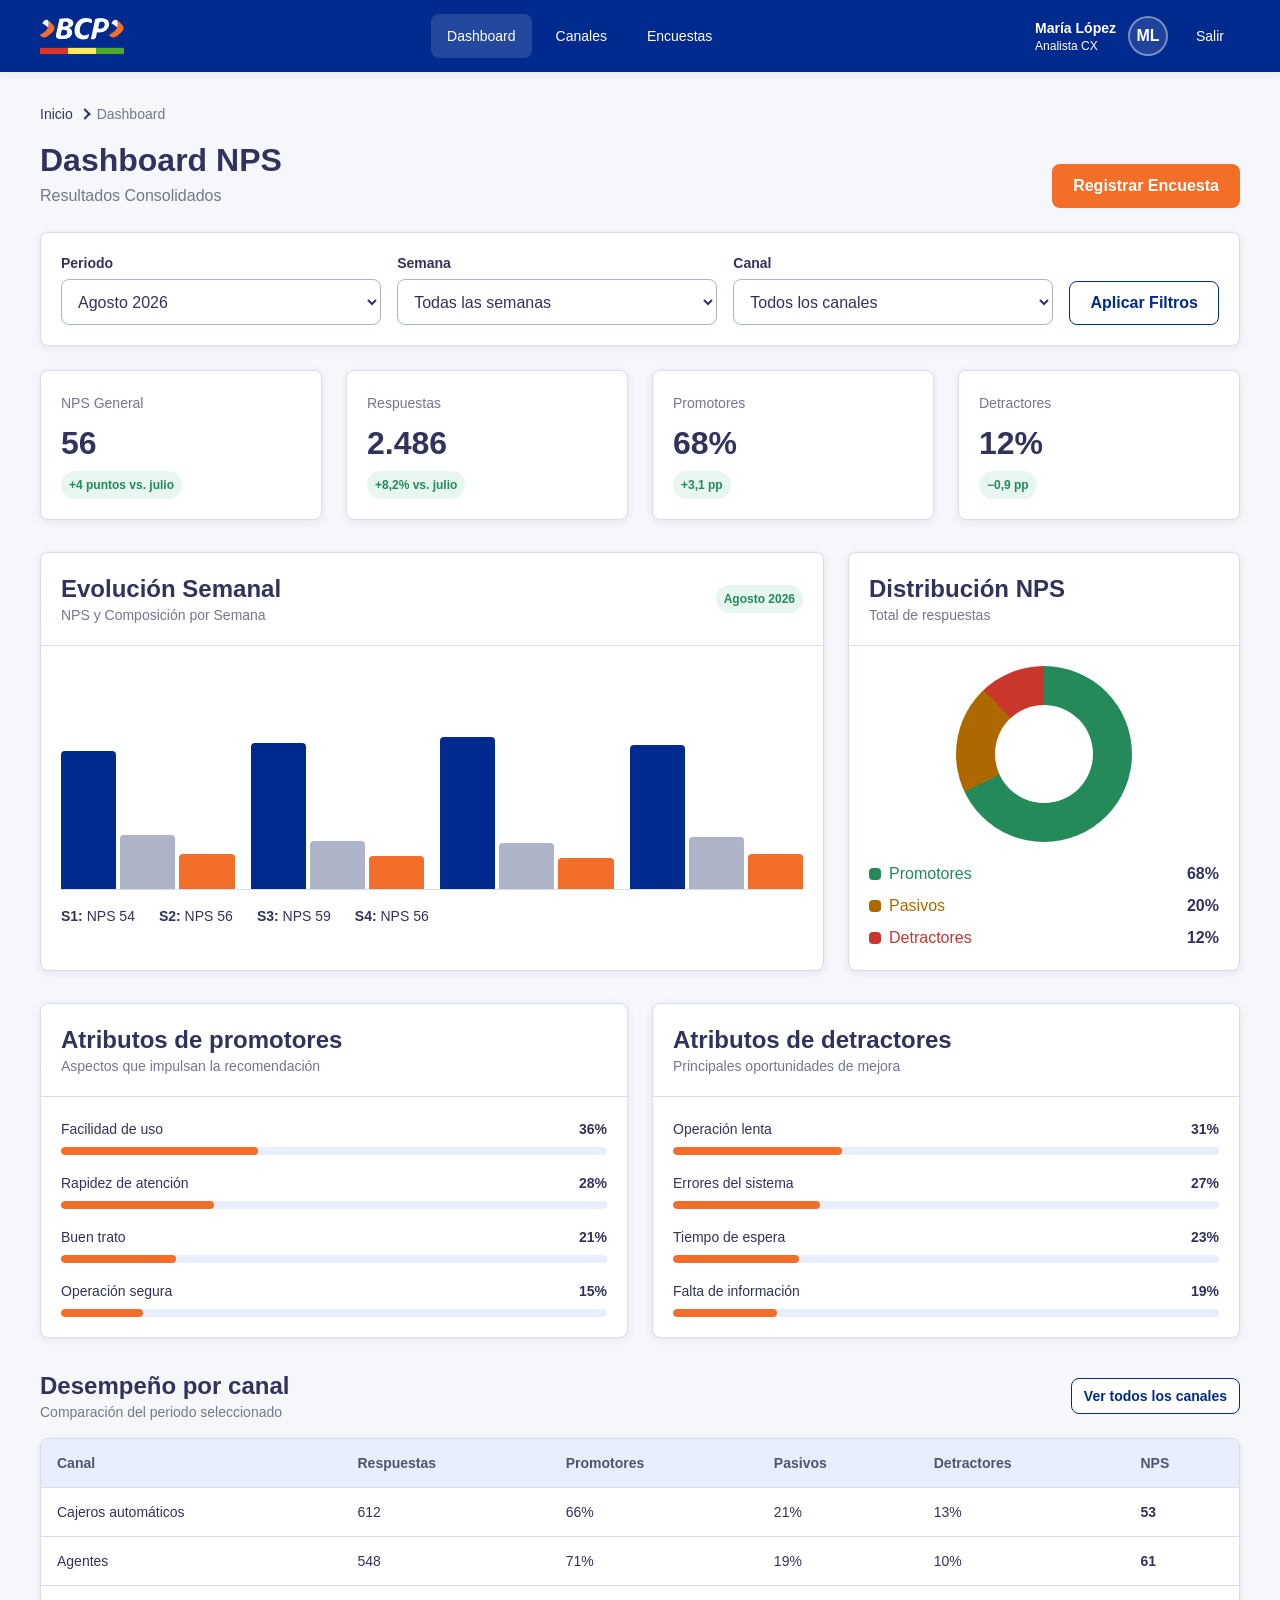
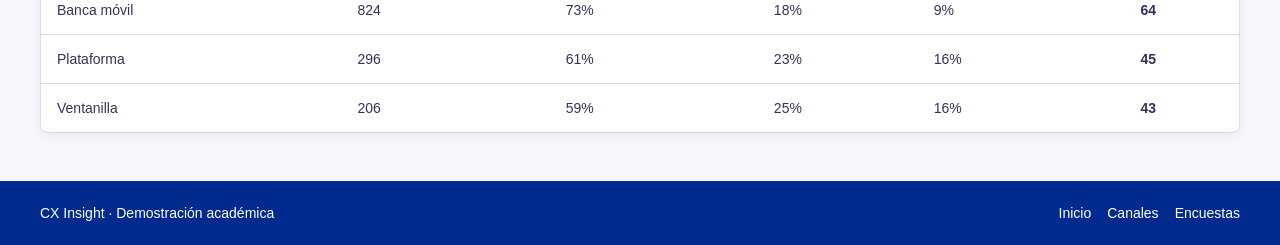
==== pages/dashboard.html @ e0f7e7be "First Dashboard" ====
<!doctype html>
<html lang="es">

<head>
    <meta charset="utf-8">
    <meta name="viewport" content="width=device-width, initial-scale=1">
    <meta name="description" content="Dashboard de seguimiento NPS por Canal y Periodo.">
    <title>Dashboard | CX Insight</title>
    <link rel="icon" href="../assets/img/logo/favicon-orange-whit-blue.svg" type="image/svg+xml">
    <link rel="stylesheet" href="../assets/css/main.css">
</head>

<body>
    <div class="app-shell">
        <header class="navbar">
            <div class="container navbar__inner">
                <a class="navbar__brand" href="dashboard.html" aria-label="Ir al dashboard">
                    <img class="navbar__logo" src="../assets/img/logo/logo-white-with-bluebg-bo.svg"
                        alt="Logo institucional">
                </a>

                <nav aria-label="Navegación principal">
                    <ul class="navbar__nav">
                        <li><a class="navbar__link" href="dashboard.html" aria-current="page">Dashboard</a></li>
                        <li><a class="navbar__link" href="canales.html">Canales</a></li>
                        <li><a class="navbar__link" href="encuestas.html">Encuestas</a></li>
                    </ul>
                </nav>

                <div class="navbar__profile">
                    <div>
                        <p class="small-flexo text-demi">María López</p>
                        <p class="extra-small-flexo">Analista CX</p>
                    </div>
                    <span class="navbar__avatar" aria-hidden="true">ML</span>
                    <a class="navbar__link" href="../index.html">Salir</a>
                </div>
            </div>
        </header>

        <main class="page-main">
            <div class="container">
                <nav aria-label="Ruta de navegación">
                    <ol class="breadcrumb">
                        <li class="breadcrumb-item"><a class="text-breadcrumb-link" href="dashboard.html">Inicio</a>
                        </li>
                        <li class="breadcrumb-item" aria-current="page">Dashboard</li>
                    </ol>
                </nav>

                <header class="page-header">
                    <div class="page-header__content">
                        <h1>Dashboard NPS</h1>
                        <p class="text-muted">Resultados Consolidados</p>
                    </div>
                    <a class="button button--primary" href="registrar-encuesta.html">Registrar Encuesta</a>
                </header>

                <form class="dashboard-filters surface" action="dashboard.html" method="get">
                    <div class="form-field">
                        <label class="form-label" for="periodo">Periodo</label>
                        <select class="form-select" id="periodo" name="periodo">
                            <option value="ago-2026" selected>Agosto 2026</option>
                            <option value="jul-2026">Julio 2026</option>
                            <option value="jun-2026">Junio 2026</option>
                        </select>
                    </div>

                    <div class="form-field">
                        <label class="form-label" for="semana">Semana</label>
                        <select class="form-select" id="semana" name="semana">
                            <option value="todas" selected>Todas las semanas</option>
                            <option value="s1">Semana 1</option>
                            <option value="s2">Semana 2</option>
                            <option value="s3">Semana 3</option>
                            <option value="s4">Semana 4</option>
                        </select>
                    </div>

                    <div class="form-field">
                        <label class="form-label" for="canal">Canal</label>
                        <select class="form-select" id="canal" name="canal">
                            <option value="todos" selected>Todos los canales</option>
                            <option value="atm">Cajeros automáticos</option>
                            <option value="agentes">Agentes</option>
                            <option value="banca-movil">Banca móvil</option>
                            <option value="plataforma">Plataforma</option>
                            <option value="ventanilla">Ventanilla</option>
                        </select>
                    </div>

                    <button class="button button--secondary" type="submit">Aplicar Filtros</button>
                </form>

                <section class="grid grid--metrics" aria-label="Indicadores principales">
                    <article class="card card--metric">
                        <p class="metric-card__label">NPS General</p>
                        <p class="metric-card__value">56</p>
                        <span class="metric-card__trend metric-card__trend--positive">+4 puntos vs. julio</span>
                    </article>

                    <article class="card card--metric">
                        <p class="metric-card__label">Respuestas</p>
                        <p class="metric-card__value">2.486</p>
                        <span class="metric-card__trend metric-card__trend--positive">+8,2% vs. julio</span>
                    </article>

                    <article class="card card--metric">
                        <p class="metric-card__label">Promotores</p>
                        <p class="metric-card__value">68%</p>
                        <span class="metric-card__trend metric-card__trend--positive">+3,1 pp</span>
                    </article>

                    <article class="card card--metric">
                        <p class="metric-card__label">Detractores</p>
                        <p class="metric-card__value">12%</p>
                        <span class="metric-card__trend metric-card__trend--positive">−0,9 pp</span>
                    </article>
                </section>

                <section class="section grid grid--dashboard" aria-label="Análisis NPS">
                    <article class="card chart-card">
                        <header class="card__header">
                            <div>
                                <h2>Evolución Semanal</h2>
                                <p class="small-flexo text-muted">NPS y Composición por Semana</p>
                            </div>
                            <span class="status-badge status-badge--active">Agosto 2026</span>
                        </header>
                        <div class="card__body">
                            <div class="chart-area" aria-label="Gráfico de barras de cuatro semanas">
                                <div class="chart-bar-group" aria-label="Semana 1">
                                    <span class="chart-bar" style="--bar-height: 72%" title="Promotores: 66%"></span>
                                    <span class="chart-bar chart-bar--muted" style="--bar-height: 28%"
                                        title="Pasivos: 22%"></span>
                                    <span class="chart-bar chart-bar--orange" style="--bar-height: 18%"
                                        title="Detractores: 12%"></span>
                                </div>
                                <div class="chart-bar-group" aria-label="Semana 2">
                                    <span class="chart-bar" style="--bar-height: 76%" title="Promotores: 68%"></span>
                                    <span class="chart-bar chart-bar--muted" style="--bar-height: 25%"
                                        title="Pasivos: 20%"></span>
                                    <span class="chart-bar chart-bar--orange" style="--bar-height: 17%"
                                        title="Detractores: 12%"></span>
                                </div>
                                <div class="chart-bar-group" aria-label="Semana 3">
                                    <span class="chart-bar" style="--bar-height: 79%" title="Promotores: 70%"></span>
                                    <span class="chart-bar chart-bar--muted" style="--bar-height: 24%"
                                        title="Pasivos: 19%"></span>
                                    <span class="chart-bar chart-bar--orange" style="--bar-height: 16%"
                                        title="Detractores: 11%"></span>
                                </div>
                                <div class="chart-bar-group" aria-label="Semana 4">
                                    <span class="chart-bar" style="--bar-height: 75%" title="Promotores: 68%"></span>
                                    <span class="chart-bar chart-bar--muted" style="--bar-height: 27%"
                                        title="Pasivos: 20%"></span>
                                    <span class="chart-bar chart-bar--orange" style="--bar-height: 18%"
                                        title="Detractores: 12%"></span>
                                </div>
                            </div>
                            <div class="cluster-24 bcp-mt-16" aria-label="Leyenda del gráfico">
                                <span class="small-flexo"><strong>S1:</strong> NPS 54</span>
                                <span class="small-flexo"><strong>S2:</strong> NPS 56</span>
                                <span class="small-flexo"><strong>S3:</strong> NPS 59</span>
                                <span class="small-flexo"><strong>S4:</strong> NPS 56</span>
                            </div>
                        </div>
                    </article>

                    <article class="card chart-card">
                        <header class="card__header">
                            <div>
                                <h2>Distribución NPS</h2>
                                <p class="small-flexo text-muted">Total de respuestas</p>
                            </div>
                        </header>
                        <div class="card__body">
                            <div class="donut-chart" style="--promoters: 68%; --passives: 88%" role="img"
                                aria-label="68 por ciento promotores, 20 por ciento pasivos y 12 por ciento detractores">
                            </div>
                            <ul class="chart-legend">
                                <li class="chart-legend__item">
                                    <span class="chart-legend__label" style="color: var(--bcp-state-success)">
                                        <span class="chart-legend__swatch"></span>Promotores
                                    </span>
                                    <strong>68%</strong>
                                </li>
                                <li class="chart-legend__item">
                                    <span class="chart-legend__label" style="color: var(--bcp-state-warning)">
                                        <span class="chart-legend__swatch"></span>Pasivos
                                    </span>
                                    <strong>20%</strong>
                                </li>
                                <li class="chart-legend__item">
                                    <span class="chart-legend__label" style="color: var(--bcp-state-error)">
                                        <span class="chart-legend__swatch"></span>Detractores
                                    </span>
                                    <strong>12%</strong>
                                </li>
                            </ul>
                        </div>
                    </article>
                </section>

                <section class="section grid grid--two-columns" aria-label="Principales atributos">
                    <article class="card">
                        <header class="card__header">
                            <div>
                                <h2>Atributos de promotores</h2>
                                <p class="small-flexo text-muted">Aspectos que impulsan la recomendación</p>
                            </div>
                        </header>
                        <div class="card__body attribute-list">
                            <div class="attribute-item">
                                <div class="attribute-item__header"><span>Facilidad de uso</span><strong>36%</strong>
                                </div>
                                <div class="attribute-item__track">
                                    <div class="attribute-item__bar" style="--attribute-value: 36%"></div>
                                </div>
                            </div>
                            <div class="attribute-item">
                                <div class="attribute-item__header"><span>Rapidez de atención</span><strong>28%</strong>
                                </div>
                                <div class="attribute-item__track">
                                    <div class="attribute-item__bar" style="--attribute-value: 28%"></div>
                                </div>
                            </div>
                            <div class="attribute-item">
                                <div class="attribute-item__header"><span>Buen trato</span><strong>21%</strong></div>
                                <div class="attribute-item__track">
                                    <div class="attribute-item__bar" style="--attribute-value: 21%"></div>
                                </div>
                            </div>
                            <div class="attribute-item">
                                <div class="attribute-item__header"><span>Operación segura</span><strong>15%</strong>
                                </div>
                                <div class="attribute-item__track">
                                    <div class="attribute-item__bar" style="--attribute-value: 15%"></div>
                                </div>
                            </div>
                        </div>
                    </article>

                    <article class="card">
                        <header class="card__header">
                            <div>
                                <h2>Atributos de detractores</h2>
                                <p class="small-flexo text-muted">Principales oportunidades de mejora</p>
                            </div>
                        </header>
                        <div class="card__body attribute-list">
                            <div class="attribute-item">
                                <div class="attribute-item__header"><span>Operación lenta</span><strong>31%</strong>
                                </div>
                                <div class="attribute-item__track">
                                    <div class="attribute-item__bar" style="--attribute-value: 31%"></div>
                                </div>
                            </div>
                            <div class="attribute-item">
                                <div class="attribute-item__header"><span>Errores del sistema</span><strong>27%</strong>
                                </div>
                                <div class="attribute-item__track">
                                    <div class="attribute-item__bar" style="--attribute-value: 27%"></div>
                                </div>
                            </div>
                            <div class="attribute-item">
                                <div class="attribute-item__header"><span>Tiempo de espera</span><strong>23%</strong>
                                </div>
                                <div class="attribute-item__track">
                                    <div class="attribute-item__bar" style="--attribute-value: 23%"></div>
                                </div>
                            </div>
                            <div class="attribute-item">
                                <div class="attribute-item__header"><span>Falta de
                                        información</span><strong>19%</strong></div>
                                <div class="attribute-item__track">
                                    <div class="attribute-item__bar" style="--attribute-value: 19%"></div>
                                </div>
                            </div>
                        </div>
                    </article>
                </section>

                <section class="section">
                    <div class="section__header">
                        <div>
                            <h2>Desempeño por canal</h2>
                            <p class="small-flexo text-muted">Comparación del periodo seleccionado</p>
                        </div>
                        <a class="button button--secondary button--small" href="canales.html">Ver todos los canales</a>
                    </div>

                    <div class="table-container">
                        <table class="data-table">
                            <thead>
                                <tr>
                                    <th scope="col">Canal</th>
                                    <th scope="col">Respuestas</th>
                                    <th scope="col">Promotores</th>
                                    <th scope="col">Pasivos</th>
                                    <th scope="col">Detractores</th>
                                    <th scope="col">NPS</th>
                                </tr>
                            </thead>
                            <tbody>
                                <tr>
                                    <td>Cajeros automáticos</td>
                                    <td>612</td>
                                    <td>66%</td>
                                    <td>21%</td>
                                    <td>13%</td>
                                    <td><strong>53</strong></td>
                                </tr>
                                <tr>
                                    <td>Agentes</td>
                                    <td>548</td>
                                    <td>71%</td>
                                    <td>19%</td>
                                    <td>10%</td>
                                    <td><strong>61</strong></td>
                                </tr>
                                <tr>
                                    <td>Banca móvil</td>
                                    <td>824</td>
                                    <td>73%</td>
                                    <td>18%</td>
                                    <td>9%</td>
                                    <td><strong>64</strong></td>
                                </tr>
                                <tr>
                                    <td>Plataforma</td>
                                    <td>296</td>
                                    <td>61%</td>
                                    <td>23%</td>
                                    <td>16%</td>
                                    <td><strong>45</strong></td>
                                </tr>
                                <tr>
                                    <td>Ventanilla</td>
                                    <td>206</td>
                                    <td>59%</td>
                                    <td>25%</td>
                                    <td>16%</td>
                                    <td><strong>43</strong></td>
                                </tr>
                            </tbody>
                        </table>
                    </div>
                </section>
            </div>
        </main>

        <footer class="footer footer--slim">
            <div class="container footer__inner">
                <p class="small-flexo">CX Insight · Demostración académica</p>
                <ul class="footer__links">
                    <li><a class="footer__link" href="dashboard.html">Inicio</a></li>
                    <li><a class="footer__link" href="canales.html">Canales</a></li>
                    <li><a class="footer__link" href="encuestas.html">Encuestas</a></li>
                </ul>
            </div>
        </footer>
    </div>
</body>

</html>
---- assets/css/main.css ----
@import url("foundations/reset.css");
@import url("foundations/tokens.css");
@import url("foundations/typography.css");
@import url("foundations/spacing.css");
@import url("foundations/border-radius.css");

@import url("layout/layout.css");
@import url("layout/grid.css");
@import url("layout/navbar.css");
@import url("layout/footer.css");

@import url("components/buttons.css");
@import url("components/breadcrumbs.css");
@import url("components/cards.css");
@import url("components/inputs.css");
@import url("components/tables.css");
@import url("components/lists.css");
@import url("components/segmented-control.css");
@import url("components/modal.css");
@import url("components/tooltip.css");

@import url("pages/login.css");
@import url("pages/dashboard.css");
@import url("pages/records.css");
@import url("pages/forms.css");

@import url("responsive.css");
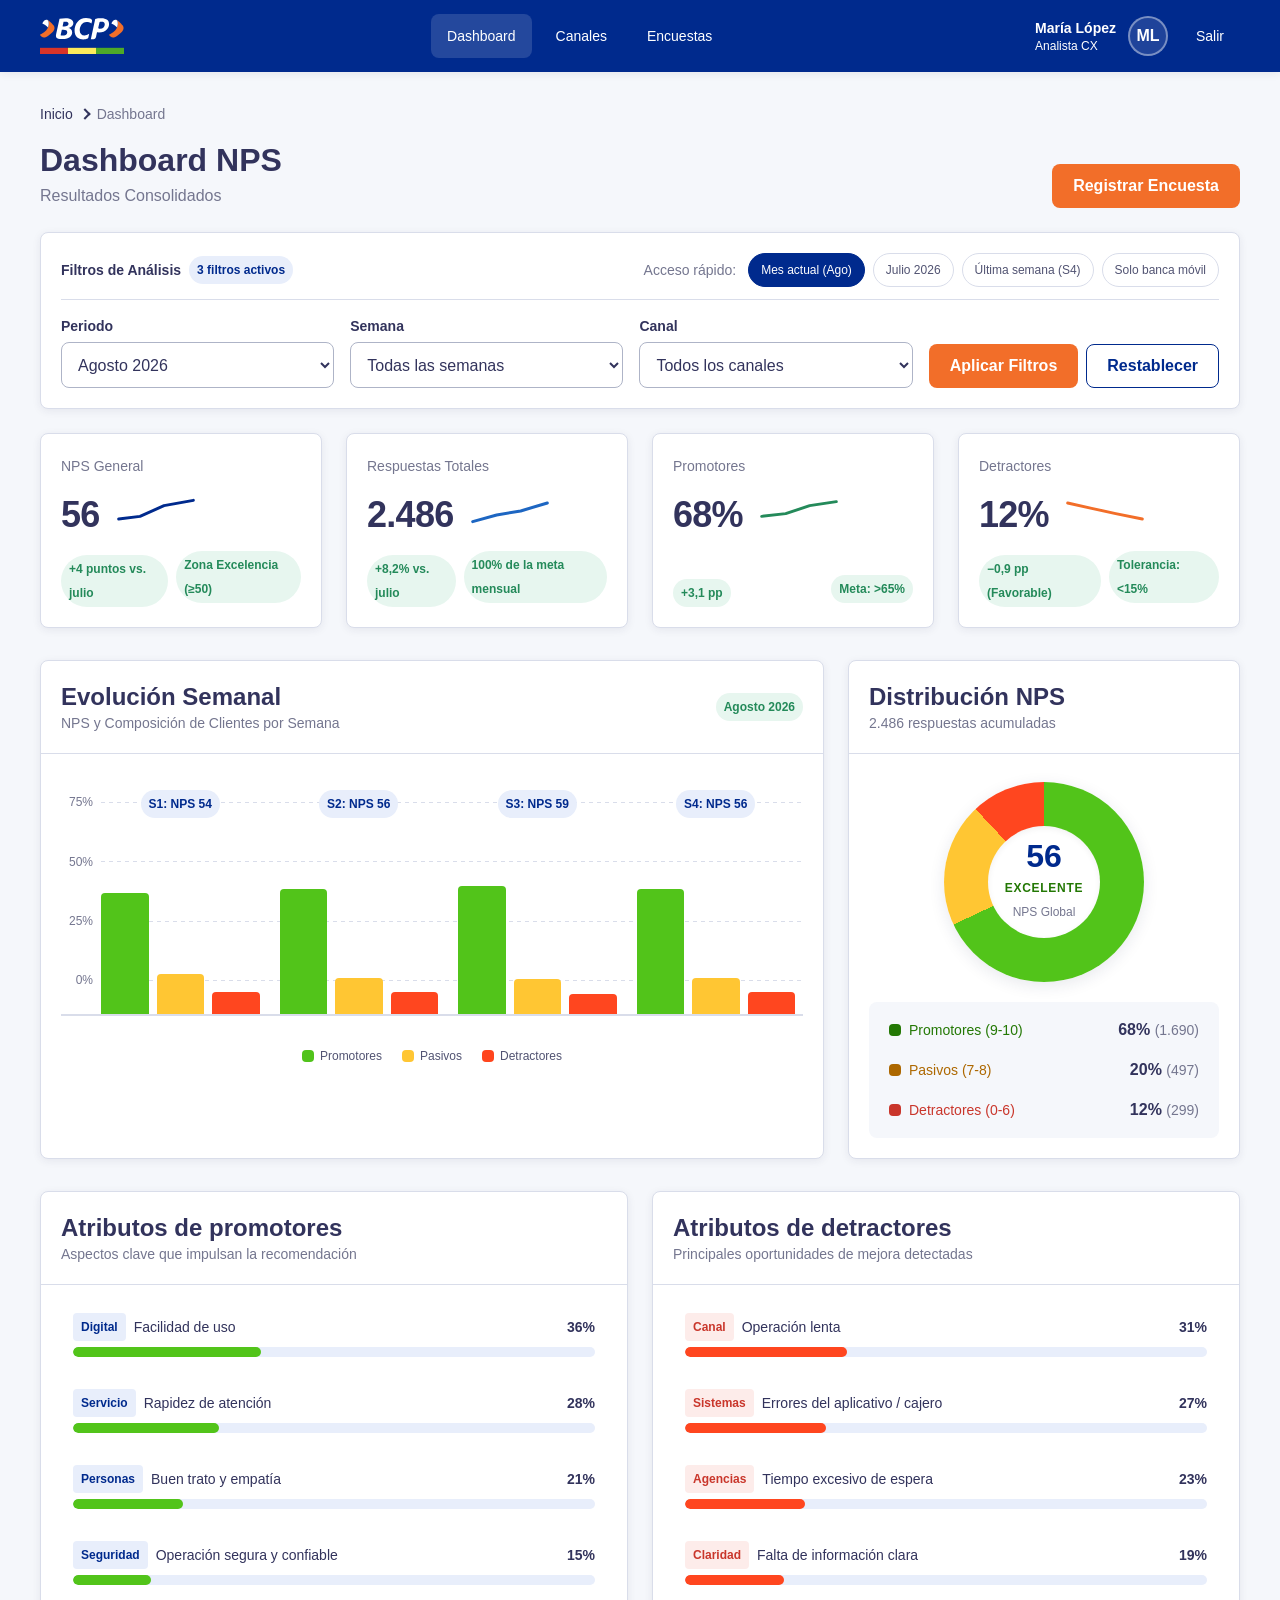
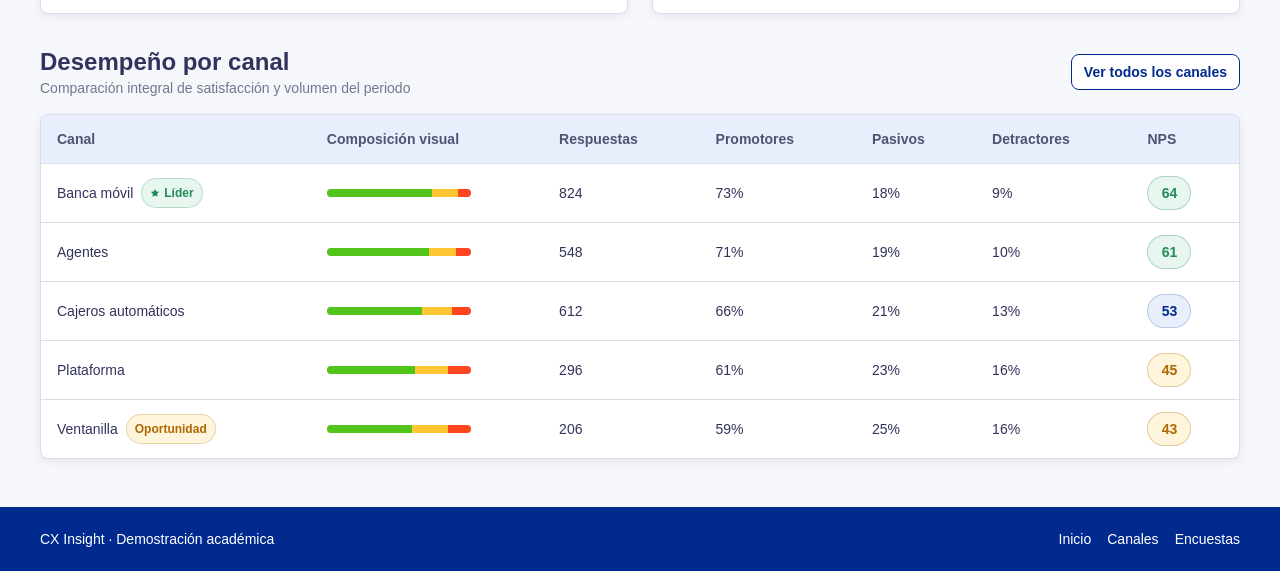
==== commit 2a5c131b: "Update Dashboard" ====
--- a/pages/dashboard.html
+++ b/pages/dashboard.html
@@ -56,65 +56,141 @@
                     <a class="button button--primary" href="registrar-encuesta.html">Registrar Encuesta</a>
                 </header>
 
-                <form class="dashboard-filters surface" action="dashboard.html" method="get">
-                    <div class="form-field">
-                        <label class="form-label" for="periodo">Periodo</label>
-                        <select class="form-select" id="periodo" name="periodo">
-                            <option value="ago-2026" selected>Agosto 2026</option>
-                            <option value="jul-2026">Julio 2026</option>
-                            <option value="jun-2026">Junio 2026</option>
-                        </select>
+                <form class="dashboard-filters" action="dashboard.html" method="get">
+                    <div class="filters-header">
+                        <div class="filters-header__title">
+                            <span>Filtros de Análisis</span>
+                            <span class="filter-badge">3 filtros activos</span>
+                        </div>
+                        <div class="filter-presets" role="group" aria-label="Filtros rápidos">
+                            <span class="small-flexo text-muted filter-presets__label">Acceso rápido:</span>
+                            <a href="dashboard.html?periodo=ago-2026&semana=todas&canal=todos" class="chip chip--active"
+                                aria-current="page">Mes actual (Ago)</a>
+                            <a href="dashboard.html?periodo=jul-2026&semana=todas&canal=todos" class="chip">Julio
+                                2026</a>
+                            <a href="dashboard.html?periodo=ago-2026&semana=s4&canal=todos" class="chip">Última semana
+                                (S4)</a>
+                            <a href="dashboard.html?periodo=ago-2026&semana=todas&canal=banca-movil" class="chip">Solo
+                                banca móvil</a>
+                        </div>
                     </div>
 
-                    <div class="form-field">
-                        <label class="form-label" for="semana">Semana</label>
-                        <select class="form-select" id="semana" name="semana">
-                            <option value="todas" selected>Todas las semanas</option>
-                            <option value="s1">Semana 1</option>
-                            <option value="s2">Semana 2</option>
-                            <option value="s3">Semana 3</option>
-                            <option value="s4">Semana 4</option>
-                        </select>
+                    <div class="filters-grid">
+                        <div class="form-field">
+                            <label class="form-label" for="periodo">Periodo</label>
+                            <select class="form-select" id="periodo" name="periodo">
+                                <option value="ago-2026" selected>Agosto 2026</option>
+                                <option value="jul-2026">Julio 2026</option>
+                                <option value="jun-2026">Junio 2026</option>
+                            </select>
+                        </div>
+
+                        <div class="form-field">
+                            <label class="form-label" for="semana">Semana</label>
+                            <select class="form-select" id="semana" name="semana">
+                                <option value="todas" selected>Todas las semanas</option>
+                                <option value="s1">Semana 1</option>
+                                <option value="s2">Semana 2</option>
+                                <option value="s3">Semana 3</option>
+                                <option value="s4">Semana 4</option>
+                            </select>
+                        </div>
+
+                        <div class="form-field">
+                            <label class="form-label" for="canal">Canal</label>
+                            <select class="form-select" id="canal" name="canal">
+                                <option value="todos" selected>Todos los canales</option>
+                                <option value="atm">Cajeros automáticos</option>
+                                <option value="agentes">Agentes</option>
+                                <option value="banca-movil">Banca móvil</option>
+                                <option value="plataforma">Plataforma</option>
+                                <option value="ventanilla">Ventanilla</option>
+                            </select>
+                        </div>
+
+                        <div class="filters-actions">
+                            <button class="button button--primary" type="submit">Aplicar Filtros</button>
+                            <a class="button button--secondary" href="dashboard.html"
+                                title="Restablecer valores iniciales">Restablecer</a>
+                        </div>
                     </div>
-
-                    <div class="form-field">
-                        <label class="form-label" for="canal">Canal</label>
-                        <select class="form-select" id="canal" name="canal">
-                            <option value="todos" selected>Todos los canales</option>
-                            <option value="atm">Cajeros automáticos</option>
-                            <option value="agentes">Agentes</option>
-                            <option value="banca-movil">Banca móvil</option>
-                            <option value="plataforma">Plataforma</option>
-                            <option value="ventanilla">Ventanilla</option>
-                        </select>
-                    </div>
-
-                    <button class="button button--secondary" type="submit">Aplicar Filtros</button>
                 </form>
 
                 <section class="grid grid--metrics" aria-label="Indicadores principales">
                     <article class="card card--metric">
-                        <p class="metric-card__label">NPS General</p>
-                        <p class="metric-card__value">56</p>
-                        <span class="metric-card__trend metric-card__trend--positive">+4 puntos vs. julio</span>
+                        <div class="metric-card__header">
+                            <div>
+                                <p class="metric-card__label">NPS General</p>
+                                <div class="metric-card__main">
+                                    <span class="metric-card__value">56</span>
+                                    <svg class="metric-sparkline metric-sparkline--blue" viewBox="0 0 60 24"
+                                        aria-hidden="true">
+                                        <path d="M2 18 L18 16 L36 8 L58 4" />
+                                    </svg>
+                                </div>
+                            </div>
+                        </div>
+                        <div class="metric-card__footer">
+                            <span class="metric-card__trend metric-card__trend--positive">+4 puntos vs. julio</span>
+                            <span class="metric-card__benchmark">Zona Excelencia (≥50)</span>
+                        </div>
                     </article>
 
                     <article class="card card--metric">
-                        <p class="metric-card__label">Respuestas</p>
-                        <p class="metric-card__value">2.486</p>
-                        <span class="metric-card__trend metric-card__trend--positive">+8,2% vs. julio</span>
+                        <div class="metric-card__header">
+                            <div>
+                                <p class="metric-card__label">Respuestas Totales</p>
+                                <div class="metric-card__main">
+                                    <span class="metric-card__value">2.486</span>
+                                    <svg class="metric-sparkline metric-sparkline--info" viewBox="0 0 60 24"
+                                        aria-hidden="true">
+                                        <path d="M2 20 L20 15 L38 12 L58 6" />
+                                    </svg>
+                                </div>
+                            </div>
+                        </div>
+                        <div class="metric-card__footer">
+                            <span class="metric-card__trend metric-card__trend--positive">+8,2% vs. julio</span>
+                            <span class="metric-card__benchmark">100% de la meta mensual</span>
+                        </div>
                     </article>
 
                     <article class="card card--metric">
-                        <p class="metric-card__label">Promotores</p>
-                        <p class="metric-card__value">68%</p>
-                        <span class="metric-card__trend metric-card__trend--positive">+3,1 pp</span>
+                        <div class="metric-card__header">
+                            <div>
+                                <p class="metric-card__label">Promotores</p>
+                                <div class="metric-card__main">
+                                    <span class="metric-card__value">68%</span>
+                                    <svg class="metric-sparkline metric-sparkline--success" viewBox="0 0 60 24"
+                                        aria-hidden="true">
+                                        <path d="M2 16 L20 14 L38 8 L58 5" />
+                                    </svg>
+                                </div>
+                            </div>
+                        </div>
+                        <div class="metric-card__footer">
+                            <span class="metric-card__trend metric-card__trend--positive">+3,1 pp</span>
+                            <span class="metric-card__benchmark">Meta: &gt;65%</span>
+                        </div>
                     </article>
 
                     <article class="card card--metric">
-                        <p class="metric-card__label">Detractores</p>
-                        <p class="metric-card__value">12%</p>
-                        <span class="metric-card__trend metric-card__trend--positive">−0,9 pp</span>
+                        <div class="metric-card__header">
+                            <div>
+                                <p class="metric-card__label">Detractores</p>
+                                <div class="metric-card__main">
+                                    <span class="metric-card__value">12%</span>
+                                    <svg class="metric-sparkline metric-sparkline--orange" viewBox="0 0 60 24"
+                                        aria-hidden="true">
+                                        <path d="M2 6 L20 10 L38 14 L58 18" />
+                                    </svg>
+                                </div>
+                            </div>
+                        </div>
+                        <div class="metric-card__footer">
+                            <span class="metric-card__trend metric-card__trend--positive">−0,9 pp (Favorable)</span>
+                            <span class="metric-card__benchmark">Tolerancia: &lt;15%</span>
+                        </div>
                     </article>
                 </section>
 
@@ -123,46 +199,135 @@
                         <header class="card__header">
                             <div>
                                 <h2>Evolución Semanal</h2>
-                                <p class="small-flexo text-muted">NPS y Composición por Semana</p>
+                                <p class="small-flexo text-muted">NPS y Composición de Clientes por Semana</p>
                             </div>
                             <span class="status-badge status-badge--active">Agosto 2026</span>
                         </header>
                         <div class="card__body">
-                            <div class="chart-area" aria-label="Gráfico de barras de cuatro semanas">
-                                <div class="chart-bar-group" aria-label="Semana 1">
-                                    <span class="chart-bar" style="--bar-height: 72%" title="Promotores: 66%"></span>
-                                    <span class="chart-bar chart-bar--muted" style="--bar-height: 28%"
-                                        title="Pasivos: 22%"></span>
-                                    <span class="chart-bar chart-bar--orange" style="--bar-height: 18%"
-                                        title="Detractores: 12%"></span>
-                                </div>
-                                <div class="chart-bar-group" aria-label="Semana 2">
-                                    <span class="chart-bar" style="--bar-height: 76%" title="Promotores: 68%"></span>
-                                    <span class="chart-bar chart-bar--muted" style="--bar-height: 25%"
-                                        title="Pasivos: 20%"></span>
-                                    <span class="chart-bar chart-bar--orange" style="--bar-height: 17%"
-                                        title="Detractores: 12%"></span>
-                                </div>
-                                <div class="chart-bar-group" aria-label="Semana 3">
-                                    <span class="chart-bar" style="--bar-height: 79%" title="Promotores: 70%"></span>
-                                    <span class="chart-bar chart-bar--muted" style="--bar-height: 24%"
-                                        title="Pasivos: 19%"></span>
-                                    <span class="chart-bar chart-bar--orange" style="--bar-height: 16%"
-                                        title="Detractores: 11%"></span>
-                                </div>
-                                <div class="chart-bar-group" aria-label="Semana 4">
-                                    <span class="chart-bar" style="--bar-height: 75%" title="Promotores: 68%"></span>
-                                    <span class="chart-bar chart-bar--muted" style="--bar-height: 27%"
-                                        title="Pasivos: 20%"></span>
-                                    <span class="chart-bar chart-bar--orange" style="--bar-height: 18%"
-                                        title="Detractores: 12%"></span>
-                                </div>
-                            </div>
-                            <div class="cluster-24 bcp-mt-16" aria-label="Leyenda del gráfico">
-                                <span class="small-flexo"><strong>S1:</strong> NPS 54</span>
-                                <span class="small-flexo"><strong>S2:</strong> NPS 56</span>
-                                <span class="small-flexo"><strong>S3:</strong> NPS 59</span>
-                                <span class="small-flexo"><strong>S4:</strong> NPS 56</span>
+                            <div class="chart-area-container">
+                                <div class="chart-gridlines" aria-hidden="true">
+                                    <div class="chart-gridline-row">
+                                        <span class="chart-gridline-label">75%</span>
+                                        <span class="chart-gridline-line"></span>
+                                    </div>
+                                    <div class="chart-gridline-row">
+                                        <span class="chart-gridline-label">50%</span>
+                                        <span class="chart-gridline-line"></span>
+                                    </div>
+                                    <div class="chart-gridline-row">
+                                        <span class="chart-gridline-label">25%</span>
+                                        <span class="chart-gridline-line"></span>
+                                    </div>
+                                    <div class="chart-gridline-row">
+                                        <span class="chart-gridline-label">0%</span>
+                                        <span class="chart-gridline-line"></span>
+                                    </div>
+                                </div>
+
+                                <div class="chart-area" aria-label="Gráfico de barras de cuatro semanas">
+                                    <div class="chart-column-wrapper">
+                                        <span class="chart-week-pill">S1: NPS 54</span>
+                                        <div class="chart-bar-group" aria-label="Semana 1">
+                                            <div class="chart-bar-wrapper">
+                                                <span class="chart-bar" style="--bar-height: 66%" tabindex="0"
+                                                    role="img" aria-label="Semana 1, promotores: 66%"></span>
+                                                <span class="chart-tooltip">Promotores: 66%</span>
+                                            </div>
+                                            <div class="chart-bar-wrapper">
+                                                <span class="chart-bar chart-bar--muted" style="--bar-height: 22%"
+                                                    tabindex="0" role="img" aria-label="Semana 1, pasivos: 22%"></span>
+                                                <span class="chart-tooltip">Pasivos: 22%</span>
+                                            </div>
+                                            <div class="chart-bar-wrapper">
+                                                <span class="chart-bar chart-bar--orange" style="--bar-height: 12%"
+                                                    tabindex="0" role="img"
+                                                    aria-label="Semana 1, detractores: 12%"></span>
+                                                <span class="chart-tooltip">Detractores: 12%</span>
+                                            </div>
+                                        </div>
+                                    </div>
+
+                                    <div class="chart-column-wrapper">
+                                        <span class="chart-week-pill">S2: NPS 56</span>
+                                        <div class="chart-bar-group" aria-label="Semana 2">
+                                            <div class="chart-bar-wrapper">
+                                                <span class="chart-bar" style="--bar-height: 68%" tabindex="0"
+                                                    role="img" aria-label="Semana 2, promotores: 68%"></span>
+                                                <span class="chart-tooltip">Promotores: 68%</span>
+                                            </div>
+                                            <div class="chart-bar-wrapper">
+                                                <span class="chart-bar chart-bar--muted" style="--bar-height: 20%"
+                                                    tabindex="0" role="img" aria-label="Semana 2, pasivos: 20%"></span>
+                                                <span class="chart-tooltip">Pasivos: 20%</span>
+                                            </div>
+                                            <div class="chart-bar-wrapper">
+                                                <span class="chart-bar chart-bar--orange" style="--bar-height: 12%"
+                                                    tabindex="0" role="img"
+                                                    aria-label="Semana 2, detractores: 12%"></span>
+                                                <span class="chart-tooltip">Detractores: 12%</span>
+                                            </div>
+                                        </div>
+                                    </div>
+
+                                    <div class="chart-column-wrapper">
+                                        <span class="chart-week-pill">S3: NPS 59</span>
+                                        <div class="chart-bar-group" aria-label="Semana 3">
+                                            <div class="chart-bar-wrapper">
+                                                <span class="chart-bar" style="--bar-height: 70%" tabindex="0"
+                                                    role="img" aria-label="Semana 3, promotores: 70%"></span>
+                                                <span class="chart-tooltip">Promotores: 70%</span>
+                                            </div>
+                                            <div class="chart-bar-wrapper">
+                                                <span class="chart-bar chart-bar--muted" style="--bar-height: 19%"
+                                                    tabindex="0" role="img" aria-label="Semana 3, pasivos: 19%"></span>
+                                                <span class="chart-tooltip">Pasivos: 19%</span>
+                                            </div>
+                                            <div class="chart-bar-wrapper">
+                                                <span class="chart-bar chart-bar--orange" style="--bar-height: 11%"
+                                                    tabindex="0" role="img"
+                                                    aria-label="Semana 3, detractores: 11%"></span>
+                                                <span class="chart-tooltip">Detractores: 11%</span>
+                                            </div>
+                                        </div>
+                                    </div>
+
+                                    <div class="chart-column-wrapper">
+                                        <span class="chart-week-pill">S4: NPS 56</span>
+                                        <div class="chart-bar-group" aria-label="Semana 4">
+                                            <div class="chart-bar-wrapper">
+                                                <span class="chart-bar" style="--bar-height: 68%" tabindex="0"
+                                                    role="img" aria-label="Semana 4, promotores: 68%"></span>
+                                                <span class="chart-tooltip">Promotores: 68%</span>
+                                            </div>
+                                            <div class="chart-bar-wrapper">
+                                                <span class="chart-bar chart-bar--muted" style="--bar-height: 20%"
+                                                    tabindex="0" role="img" aria-label="Semana 4, pasivos: 20%"></span>
+                                                <span class="chart-tooltip">Pasivos: 20%</span>
+                                            </div>
+                                            <div class="chart-bar-wrapper">
+                                                <span class="chart-bar chart-bar--orange" style="--bar-height: 12%"
+                                                    tabindex="0" role="img"
+                                                    aria-label="Semana 4, detractores: 12%"></span>
+                                                <span class="chart-tooltip">Detractores: 12%</span>
+                                            </div>
+                                        </div>
+                                    </div>
+                                </div>
+                            </div>
+
+                            <div class="chart-legend-row" aria-label="Leyenda del gráfico">
+                                <div class="chart-legend-item">
+                                    <span class="chart-legend-swatch" style="background: #51c31b"></span>
+                                    <span>Promotores</span>
+                                </div>
+                                <div class="chart-legend-item">
+                                    <span class="chart-legend-swatch" style="background: #ffc633"></span>
+                                    <span>Pasivos</span>
+                                </div>
+                                <div class="chart-legend-item">
+                                    <span class="chart-legend-swatch" style="background: #ff451d"></span>
+                                    <span>Detractores</span>
+                                </div>
                             </div>
                         </div>
                     </article>
@@ -171,31 +336,39 @@
                         <header class="card__header">
                             <div>
                                 <h2>Distribución NPS</h2>
-                                <p class="small-flexo text-muted">Total de respuestas</p>
+                                <p class="small-flexo text-muted">2.486 respuestas acumuladas</p>
                             </div>
                         </header>
                         <div class="card__body">
-                            <div class="donut-chart" style="--promoters: 68%; --passives: 88%" role="img"
-                                aria-label="68 por ciento promotores, 20 por ciento pasivos y 12 por ciento detractores">
+                            <div class="donut-chart-wrapper">
+                                <div class="donut-chart" style="--promoters: 68%; --passives: 88%" role="img"
+                                    aria-label="68 por ciento promotores, 20 por ciento pasivos y 12 por ciento detractores">
+                                </div>
+                                <div class="donut-center-content" aria-hidden="true">
+                                    <span class="donut-center__score">56</span>
+                                    <span class="donut-center__status">Excelente</span>
+                                    <span class="donut-center__sub">NPS Global</span>
+                                </div>
                             </div>
                             <ul class="chart-legend">
                                 <li class="chart-legend__item">
-                                    <span class="chart-legend__label" style="color: var(--bcp-state-success)">
-                                        <span class="chart-legend__swatch"></span>Promotores
+                                    <span class="chart-legend__label chart-legend__label--promoter">
+                                        <span class="chart-legend__swatch"></span>Promotores (9-10)
                                     </span>
-                                    <strong>68%</strong>
+                                    <strong>68% <span
+                                            class="small-flexo text-muted legend-count">(1.690)</span></strong>
                                 </li>
                                 <li class="chart-legend__item">
-                                    <span class="chart-legend__label" style="color: var(--bcp-state-warning)">
-                                        <span class="chart-legend__swatch"></span>Pasivos
+                                    <span class="chart-legend__label chart-legend__label--passive">
+                                        <span class="chart-legend__swatch"></span>Pasivos (7-8)
                                     </span>
-                                    <strong>20%</strong>
+                                    <strong>20% <span class="small-flexo text-muted legend-count">(497)</span></strong>
                                 </li>
                                 <li class="chart-legend__item">
-                                    <span class="chart-legend__label" style="color: var(--bcp-state-error)">
-                                        <span class="chart-legend__swatch"></span>Detractores
+                                    <span class="chart-legend__label chart-legend__label--detractor">
+                                        <span class="chart-legend__swatch"></span>Detractores (0-6)
                                     </span>
-                                    <strong>12%</strong>
+                                    <strong>12% <span class="small-flexo text-muted legend-count">(299)</span></strong>
                                 </li>
                             </ul>
                         </div>
@@ -207,35 +380,60 @@
                         <header class="card__header">
                             <div>
                                 <h2>Atributos de promotores</h2>
-                                <p class="small-flexo text-muted">Aspectos que impulsan la recomendación</p>
+                                <p class="small-flexo text-muted">Aspectos clave que impulsan la recomendación</p>
                             </div>
                         </header>
                         <div class="card__body attribute-list">
                             <div class="attribute-item">
-                                <div class="attribute-item__header"><span>Facilidad de uso</span><strong>36%</strong>
-                                </div>
-                                <div class="attribute-item__track">
-                                    <div class="attribute-item__bar" style="--attribute-value: 36%"></div>
-                                </div>
-                            </div>
-                            <div class="attribute-item">
-                                <div class="attribute-item__header"><span>Rapidez de atención</span><strong>28%</strong>
-                                </div>
-                                <div class="attribute-item__track">
-                                    <div class="attribute-item__bar" style="--attribute-value: 28%"></div>
-                                </div>
-                            </div>
-                            <div class="attribute-item">
-                                <div class="attribute-item__header"><span>Buen trato</span><strong>21%</strong></div>
-                                <div class="attribute-item__track">
-                                    <div class="attribute-item__bar" style="--attribute-value: 21%"></div>
-                                </div>
-                            </div>
-                            <div class="attribute-item">
-                                <div class="attribute-item__header"><span>Operación segura</span><strong>15%</strong>
-                                </div>
-                                <div class="attribute-item__track">
-                                    <div class="attribute-item__bar" style="--attribute-value: 15%"></div>
+                                <div class="attribute-item__header">
+                                    <div class="attribute-item__title-wrap">
+                                        <span class="attribute-tag">Digital</span>
+                                        <span>Facilidad de uso</span>
+                                    </div>
+                                    <strong>36%</strong>
+                                </div>
+                                <div class="attribute-item__track">
+                                    <div class="attribute-item__bar attribute-item__bar--promoter"
+                                        style="--attribute-value: 36%"></div>
+                                </div>
+                            </div>
+                            <div class="attribute-item">
+                                <div class="attribute-item__header">
+                                    <div class="attribute-item__title-wrap">
+                                        <span class="attribute-tag">Servicio</span>
+                                        <span>Rapidez de atención</span>
+                                    </div>
+                                    <strong>28%</strong>
+                                </div>
+                                <div class="attribute-item__track">
+                                    <div class="attribute-item__bar attribute-item__bar--promoter"
+                                        style="--attribute-value: 28%"></div>
+                                </div>
+                            </div>
+                            <div class="attribute-item">
+                                <div class="attribute-item__header">
+                                    <div class="attribute-item__title-wrap">
+                                        <span class="attribute-tag">Personas</span>
+                                        <span>Buen trato y empatía</span>
+                                    </div>
+                                    <strong>21%</strong>
+                                </div>
+                                <div class="attribute-item__track">
+                                    <div class="attribute-item__bar attribute-item__bar--promoter"
+                                        style="--attribute-value: 21%"></div>
+                                </div>
+                            </div>
+                            <div class="attribute-item">
+                                <div class="attribute-item__header">
+                                    <div class="attribute-item__title-wrap">
+                                        <span class="attribute-tag">Seguridad</span>
+                                        <span>Operación segura y confiable</span>
+                                    </div>
+                                    <strong>15%</strong>
+                                </div>
+                                <div class="attribute-item__track">
+                                    <div class="attribute-item__bar attribute-item__bar--promoter"
+                                        style="--attribute-value: 15%"></div>
                                 </div>
                             </div>
                         </div>
@@ -245,36 +443,60 @@
                         <header class="card__header">
                             <div>
                                 <h2>Atributos de detractores</h2>
-                                <p class="small-flexo text-muted">Principales oportunidades de mejora</p>
+                                <p class="small-flexo text-muted">Principales oportunidades de mejora detectadas</p>
                             </div>
                         </header>
                         <div class="card__body attribute-list">
                             <div class="attribute-item">
-                                <div class="attribute-item__header"><span>Operación lenta</span><strong>31%</strong>
-                                </div>
-                                <div class="attribute-item__track">
-                                    <div class="attribute-item__bar" style="--attribute-value: 31%"></div>
-                                </div>
-                            </div>
-                            <div class="attribute-item">
-                                <div class="attribute-item__header"><span>Errores del sistema</span><strong>27%</strong>
-                                </div>
-                                <div class="attribute-item__track">
-                                    <div class="attribute-item__bar" style="--attribute-value: 27%"></div>
-                                </div>
-                            </div>
-                            <div class="attribute-item">
-                                <div class="attribute-item__header"><span>Tiempo de espera</span><strong>23%</strong>
-                                </div>
-                                <div class="attribute-item__track">
-                                    <div class="attribute-item__bar" style="--attribute-value: 23%"></div>
-                                </div>
-                            </div>
-                            <div class="attribute-item">
-                                <div class="attribute-item__header"><span>Falta de
-                                        información</span><strong>19%</strong></div>
-                                <div class="attribute-item__track">
-                                    <div class="attribute-item__bar" style="--attribute-value: 19%"></div>
+                                <div class="attribute-item__header">
+                                    <div class="attribute-item__title-wrap">
+                                        <span class="attribute-tag attribute-tag--detractor">Canal</span>
+                                        <span>Operación lenta</span>
+                                    </div>
+                                    <strong>31%</strong>
+                                </div>
+                                <div class="attribute-item__track">
+                                    <div class="attribute-item__bar attribute-item__bar--detractor"
+                                        style="--attribute-value: 31%"></div>
+                                </div>
+                            </div>
+                            <div class="attribute-item">
+                                <div class="attribute-item__header">
+                                    <div class="attribute-item__title-wrap">
+                                        <span class="attribute-tag attribute-tag--detractor">Sistemas</span>
+                                        <span>Errores del aplicativo / cajero</span>
+                                    </div>
+                                    <strong>27%</strong>
+                                </div>
+                                <div class="attribute-item__track">
+                                    <div class="attribute-item__bar attribute-item__bar--detractor"
+                                        style="--attribute-value: 27%"></div>
+                                </div>
+                            </div>
+                            <div class="attribute-item">
+                                <div class="attribute-item__header">
+                                    <div class="attribute-item__title-wrap">
+                                        <span class="attribute-tag attribute-tag--detractor">Agencias</span>
+                                        <span>Tiempo excesivo de espera</span>
+                                    </div>
+                                    <strong>23%</strong>
+                                </div>
+                                <div class="attribute-item__track">
+                                    <div class="attribute-item__bar attribute-item__bar--detractor"
+                                        style="--attribute-value: 23%"></div>
+                                </div>
+                            </div>
+                            <div class="attribute-item">
+                                <div class="attribute-item__header">
+                                    <div class="attribute-item__title-wrap">
+                                        <span class="attribute-tag attribute-tag--detractor">Claridad</span>
+                                        <span>Falta de información clara</span>
+                                    </div>
+                                    <strong>19%</strong>
+                                </div>
+                                <div class="attribute-item__track">
+                                    <div class="attribute-item__bar attribute-item__bar--detractor"
+                                        style="--attribute-value: 19%"></div>
                                 </div>
                             </div>
                         </div>
@@ -285,7 +507,8 @@
                     <div class="section__header">
                         <div>
                             <h2>Desempeño por canal</h2>
-                            <p class="small-flexo text-muted">Comparación del periodo seleccionado</p>
+                            <p class="small-flexo text-muted">Comparación integral de satisfacción y volumen del periodo
+                            </p>
                         </div>
                         <a class="button button--secondary button--small" href="canales.html">Ver todos los canales</a>
                     </div>
@@ -295,6 +518,7 @@
                             <thead>
                                 <tr>
                                     <th scope="col">Canal</th>
+                                    <th scope="col">Composición visual</th>
                                     <th scope="col">Respuestas</th>
                                     <th scope="col">Promotores</th>
                                     <th scope="col">Pasivos</th>
@@ -304,44 +528,133 @@
                             </thead>
                             <tbody>
                                 <tr>
-                                    <td>Cajeros automáticos</td>
+                                    <td>
+                                        <div class="channel-cell">
+                                            <span>Banca móvil</span>
+                                            <span class="channel-tag channel-tag--lead">
+                                                <svg width="10" height="10" viewBox="0 0 24 24" fill="currentColor"
+                                                    aria-hidden="true">
+                                                    <polygon
+                                                        points="12 2 15.09 8.26 22 9.27 17 14.14 18.18 21.02 12 17.77 5.82 21.02 7 14.14 2 9.27 8.91 8.26 12 2" />
+                                                </svg>
+                                                Líder
+                                            </span>
+                                        </div>
+                                    </td>
+                                    <td>
+                                        <div class="stacked-bar"
+                                            title="Promotores: 73% | Pasivos: 18% | Detractores: 9%"
+                                            aria-label="Promotores 73%, Pasivos 18%, Detractores 9%">
+                                            <span class="stacked-bar__seg stacked-bar__seg--promoter"
+                                                style="width: 73%"></span>
+                                            <span class="stacked-bar__seg stacked-bar__seg--passive"
+                                                style="width: 18%"></span>
+                                            <span class="stacked-bar__seg stacked-bar__seg--detractor"
+                                                style="width: 9%"></span>
+                                        </div>
+                                    </td>
+                                    <td>824</td>
+                                    <td>73%</td>
+                                    <td>18%</td>
+                                    <td>9%</td>
+                                    <td><span class="nps-badge-pill nps-badge-pill--high">64</span></td>
+                                </tr>
+                                <tr>
+                                    <td>
+                                        <div class="channel-cell">
+                                            <span>Agentes</span>
+                                        </div>
+                                    </td>
+                                    <td>
+                                        <div class="stacked-bar"
+                                            title="Promotores: 71% | Pasivos: 19% | Detractores: 10%"
+                                            aria-label="Promotores 71%, Pasivos 19%, Detractores 10%">
+                                            <span class="stacked-bar__seg stacked-bar__seg--promoter"
+                                                style="width: 71%"></span>
+                                            <span class="stacked-bar__seg stacked-bar__seg--passive"
+                                                style="width: 19%"></span>
+                                            <span class="stacked-bar__seg stacked-bar__seg--detractor"
+                                                style="width: 10%"></span>
+                                        </div>
+                                    </td>
+                                    <td>548</td>
+                                    <td>71%</td>
+                                    <td>19%</td>
+                                    <td>10%</td>
+                                    <td><span class="nps-badge-pill nps-badge-pill--high">61</span></td>
+                                </tr>
+                                <tr>
+                                    <td>
+                                        <div class="channel-cell">
+                                            <span>Cajeros automáticos</span>
+                                        </div>
+                                    </td>
+                                    <td>
+                                        <div class="stacked-bar"
+                                            title="Promotores: 66% | Pasivos: 21% | Detractores: 13%"
+                                            aria-label="Promotores 66%, Pasivos 21%, Detractores 13%">
+                                            <span class="stacked-bar__seg stacked-bar__seg--promoter"
+                                                style="width: 66%"></span>
+                                            <span class="stacked-bar__seg stacked-bar__seg--passive"
+                                                style="width: 21%"></span>
+                                            <span class="stacked-bar__seg stacked-bar__seg--detractor"
+                                                style="width: 13%"></span>
+                                        </div>
+                                    </td>
                                     <td>612</td>
                                     <td>66%</td>
                                     <td>21%</td>
                                     <td>13%</td>
-                                    <td><strong>53</strong></td>
+                                    <td><span class="nps-badge-pill nps-badge-pill--mid">53</span></td>
                                 </tr>
                                 <tr>
-                                    <td>Agentes</td>
-                                    <td>548</td>
-                                    <td>71%</td>
-                                    <td>19%</td>
-                                    <td>10%</td>
-                                    <td><strong>61</strong></td>
-                                </tr>
-                                <tr>
-                                    <td>Banca móvil</td>
-                                    <td>824</td>
-                                    <td>73%</td>
-                                    <td>18%</td>
-                                    <td>9%</td>
-                                    <td><strong>64</strong></td>
-                                </tr>
-                                <tr>
-                                    <td>Plataforma</td>
+                                    <td>
+                                        <div class="channel-cell">
+                                            <span>Plataforma</span>
+                                        </div>
+                                    </td>
+                                    <td>
+                                        <div class="stacked-bar"
+                                            title="Promotores: 61% | Pasivos: 23% | Detractores: 16%"
+                                            aria-label="Promotores 61%, Pasivos 23%, Detractores 16%">
+                                            <span class="stacked-bar__seg stacked-bar__seg--promoter"
+                                                style="width: 61%"></span>
+                                            <span class="stacked-bar__seg stacked-bar__seg--passive"
+                                                style="width: 23%"></span>
+                                            <span class="stacked-bar__seg stacked-bar__seg--detractor"
+                                                style="width: 16%"></span>
+                                        </div>
+                                    </td>
                                     <td>296</td>
                                     <td>61%</td>
                                     <td>23%</td>
                                     <td>16%</td>
-                                    <td><strong>45</strong></td>
+                                    <td><span class="nps-badge-pill nps-badge-pill--warning">45</span></td>
                                 </tr>
                                 <tr>
-                                    <td>Ventanilla</td>
+                                    <td>
+                                        <div class="channel-cell">
+                                            <span>Ventanilla</span>
+                                            <span class="channel-tag channel-tag--opp">Oportunidad</span>
+                                        </div>
+                                    </td>
+                                    <td>
+                                        <div class="stacked-bar"
+                                            title="Promotores: 59% | Pasivos: 25% | Detractores: 16%"
+                                            aria-label="Promotores 59%, Pasivos 25%, Detractores 16%">
+                                            <span class="stacked-bar__seg stacked-bar__seg--promoter"
+                                                style="width: 59%"></span>
+                                            <span class="stacked-bar__seg stacked-bar__seg--passive"
+                                                style="width: 25%"></span>
+                                            <span class="stacked-bar__seg stacked-bar__seg--detractor"
+                                                style="width: 16%"></span>
+                                        </div>
+                                    </td>
                                     <td>206</td>
                                     <td>59%</td>
                                     <td>25%</td>
                                     <td>16%</td>
-                                    <td><strong>43</strong></td>
+                                    <td><span class="nps-badge-pill nps-badge-pill--warning">43</span></td>
                                 </tr>
                             </tbody>
                         </table>
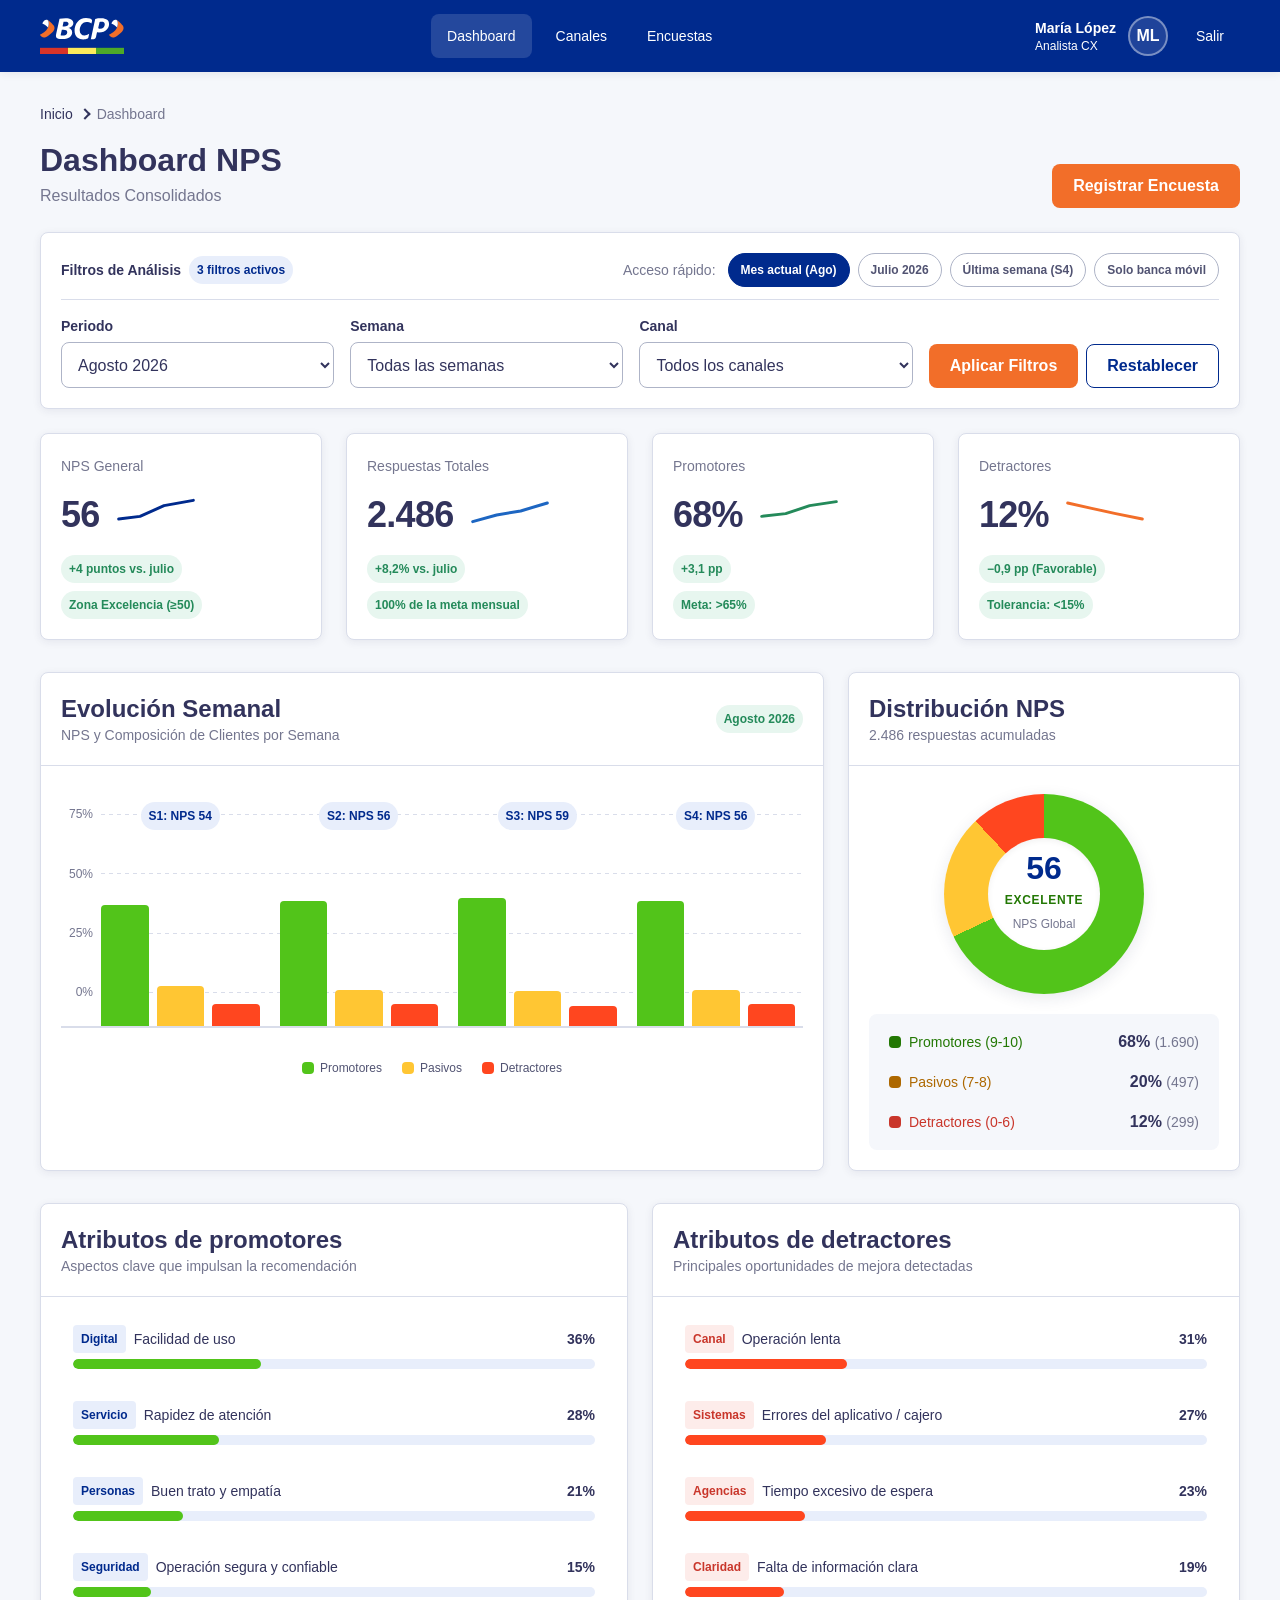
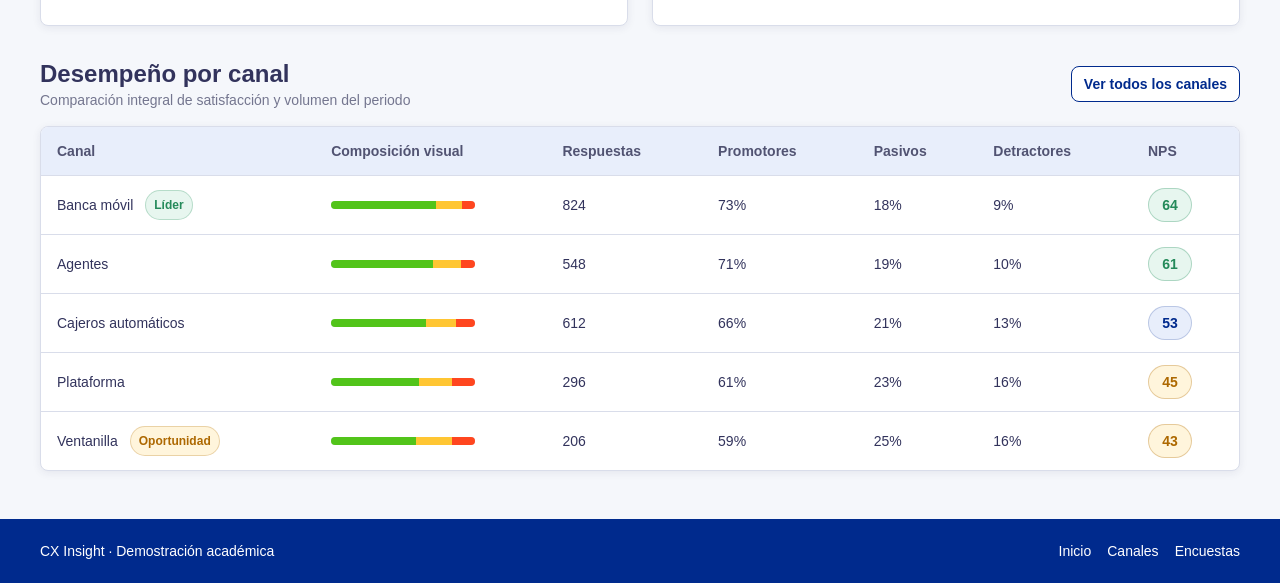
==== commit 6088720a: "Project Files and Styles Adjustments" ====
--- a/pages/dashboard.html
+++ b/pages/dashboard.html
@@ -10,7 +10,7 @@
     <link rel="stylesheet" href="../assets/css/main.css">
 </head>
 
-<body>
+<body class="dashboard-page">
     <div class="app-shell">
         <header class="navbar">
             <div class="container navbar__inner">
@@ -56,7 +56,7 @@
                     <a class="button button--primary" href="registrar-encuesta.html">Registrar Encuesta</a>
                 </header>
 
-                <form class="dashboard-filters" action="dashboard.html" method="get">
+                <form class="surface dashboard-filters" action="dashboard.html" method="get">
                     <div class="filters-header">
                         <div class="filters-header__title">
                             <span>Filtros de Análisis</span>
@@ -317,15 +317,15 @@
 
                             <div class="chart-legend-row" aria-label="Leyenda del gráfico">
                                 <div class="chart-legend-item">
-                                    <span class="chart-legend-swatch" style="background: #51c31b"></span>
+                                    <span class="chart-legend-swatch chart-legend-swatch--promoter"></span>
                                     <span>Promotores</span>
                                 </div>
                                 <div class="chart-legend-item">
-                                    <span class="chart-legend-swatch" style="background: #ffc633"></span>
+                                    <span class="chart-legend-swatch chart-legend-swatch--passive"></span>
                                     <span>Pasivos</span>
                                 </div>
                                 <div class="chart-legend-item">
-                                    <span class="chart-legend-swatch" style="background: #ff451d"></span>
+                                    <span class="chart-legend-swatch chart-legend-swatch--detractor"></span>
                                     <span>Detractores</span>
                                 </div>
                             </div>
@@ -515,6 +515,7 @@
 
                     <div class="table-container">
                         <table class="data-table">
+                            <caption class="visually-hidden">Desempeño NPS por canal durante agosto de 2026</caption>
                             <thead>
                                 <tr>
                                     <th scope="col">Canal</th>
@@ -532,11 +533,6 @@
                                         <div class="channel-cell">
                                             <span>Banca móvil</span>
                                             <span class="channel-tag channel-tag--lead">
-                                                <svg width="10" height="10" viewBox="0 0 24 24" fill="currentColor"
-                                                    aria-hidden="true">
-                                                    <polygon
-                                                        points="12 2 15.09 8.26 22 9.27 17 14.14 18.18 21.02 12 17.77 5.82 21.02 7 14.14 2 9.27 8.91 8.26 12 2" />
-                                                </svg>
                                                 Líder
                                             </span>
                                         </div>
@@ -546,11 +542,11 @@
                                             title="Promotores: 73% | Pasivos: 18% | Detractores: 9%"
                                             aria-label="Promotores 73%, Pasivos 18%, Detractores 9%">
                                             <span class="stacked-bar__seg stacked-bar__seg--promoter"
-                                                style="width: 73%"></span>
+                                                style="--segment-value: 73%"></span>
                                             <span class="stacked-bar__seg stacked-bar__seg--passive"
-                                                style="width: 18%"></span>
+                                                style="--segment-value: 18%"></span>
                                             <span class="stacked-bar__seg stacked-bar__seg--detractor"
-                                                style="width: 9%"></span>
+                                                style="--segment-value: 9%"></span>
                                         </div>
                                     </td>
                                     <td>824</td>
@@ -570,11 +566,11 @@
                                             title="Promotores: 71% | Pasivos: 19% | Detractores: 10%"
                                             aria-label="Promotores 71%, Pasivos 19%, Detractores 10%">
                                             <span class="stacked-bar__seg stacked-bar__seg--promoter"
-                                                style="width: 71%"></span>
+                                                style="--segment-value: 71%"></span>
                                             <span class="stacked-bar__seg stacked-bar__seg--passive"
-                                                style="width: 19%"></span>
+                                                style="--segment-value: 19%"></span>
                                             <span class="stacked-bar__seg stacked-bar__seg--detractor"
-                                                style="width: 10%"></span>
+                                                style="--segment-value: 10%"></span>
                                         </div>
                                     </td>
                                     <td>548</td>
@@ -594,11 +590,11 @@
                                             title="Promotores: 66% | Pasivos: 21% | Detractores: 13%"
                                             aria-label="Promotores 66%, Pasivos 21%, Detractores 13%">
                                             <span class="stacked-bar__seg stacked-bar__seg--promoter"
-                                                style="width: 66%"></span>
+                                                style="--segment-value: 66%"></span>
                                             <span class="stacked-bar__seg stacked-bar__seg--passive"
-                                                style="width: 21%"></span>
+                                                style="--segment-value: 21%"></span>
                                             <span class="stacked-bar__seg stacked-bar__seg--detractor"
-                                                style="width: 13%"></span>
+                                                style="--segment-value: 13%"></span>
                                         </div>
                                     </td>
                                     <td>612</td>
@@ -618,11 +614,11 @@
                                             title="Promotores: 61% | Pasivos: 23% | Detractores: 16%"
                                             aria-label="Promotores 61%, Pasivos 23%, Detractores 16%">
                                             <span class="stacked-bar__seg stacked-bar__seg--promoter"
-                                                style="width: 61%"></span>
+                                                style="--segment-value: 61%"></span>
                                             <span class="stacked-bar__seg stacked-bar__seg--passive"
-                                                style="width: 23%"></span>
+                                                style="--segment-value: 23%"></span>
                                             <span class="stacked-bar__seg stacked-bar__seg--detractor"
-                                                style="width: 16%"></span>
+                                                style="--segment-value: 16%"></span>
                                         </div>
                                     </td>
                                     <td>296</td>
@@ -643,11 +639,11 @@
                                             title="Promotores: 59% | Pasivos: 25% | Detractores: 16%"
                                             aria-label="Promotores 59%, Pasivos 25%, Detractores 16%">
                                             <span class="stacked-bar__seg stacked-bar__seg--promoter"
-                                                style="width: 59%"></span>
+                                                style="--segment-value: 59%"></span>
                                             <span class="stacked-bar__seg stacked-bar__seg--passive"
-                                                style="width: 25%"></span>
+                                                style="--segment-value: 25%"></span>
                                             <span class="stacked-bar__seg stacked-bar__seg--detractor"
-                                                style="width: 16%"></span>
+                                                style="--segment-value: 16%"></span>
                                         </div>
                                     </td>
                                     <td>206</td>
@@ -676,4 +672,4 @@
     </div>
 </body>
 
-</html>+</html>
--- a/assets/css/main.css
+++ b/assets/css/main.css
@@ -12,6 +12,7 @@
 @import url("components/buttons.css");
 @import url("components/breadcrumbs.css");
 @import url("components/cards.css");
+@import url("components/chips.css");
 @import url("components/inputs.css");
 @import url("components/tables.css");
 @import url("components/lists.css");
